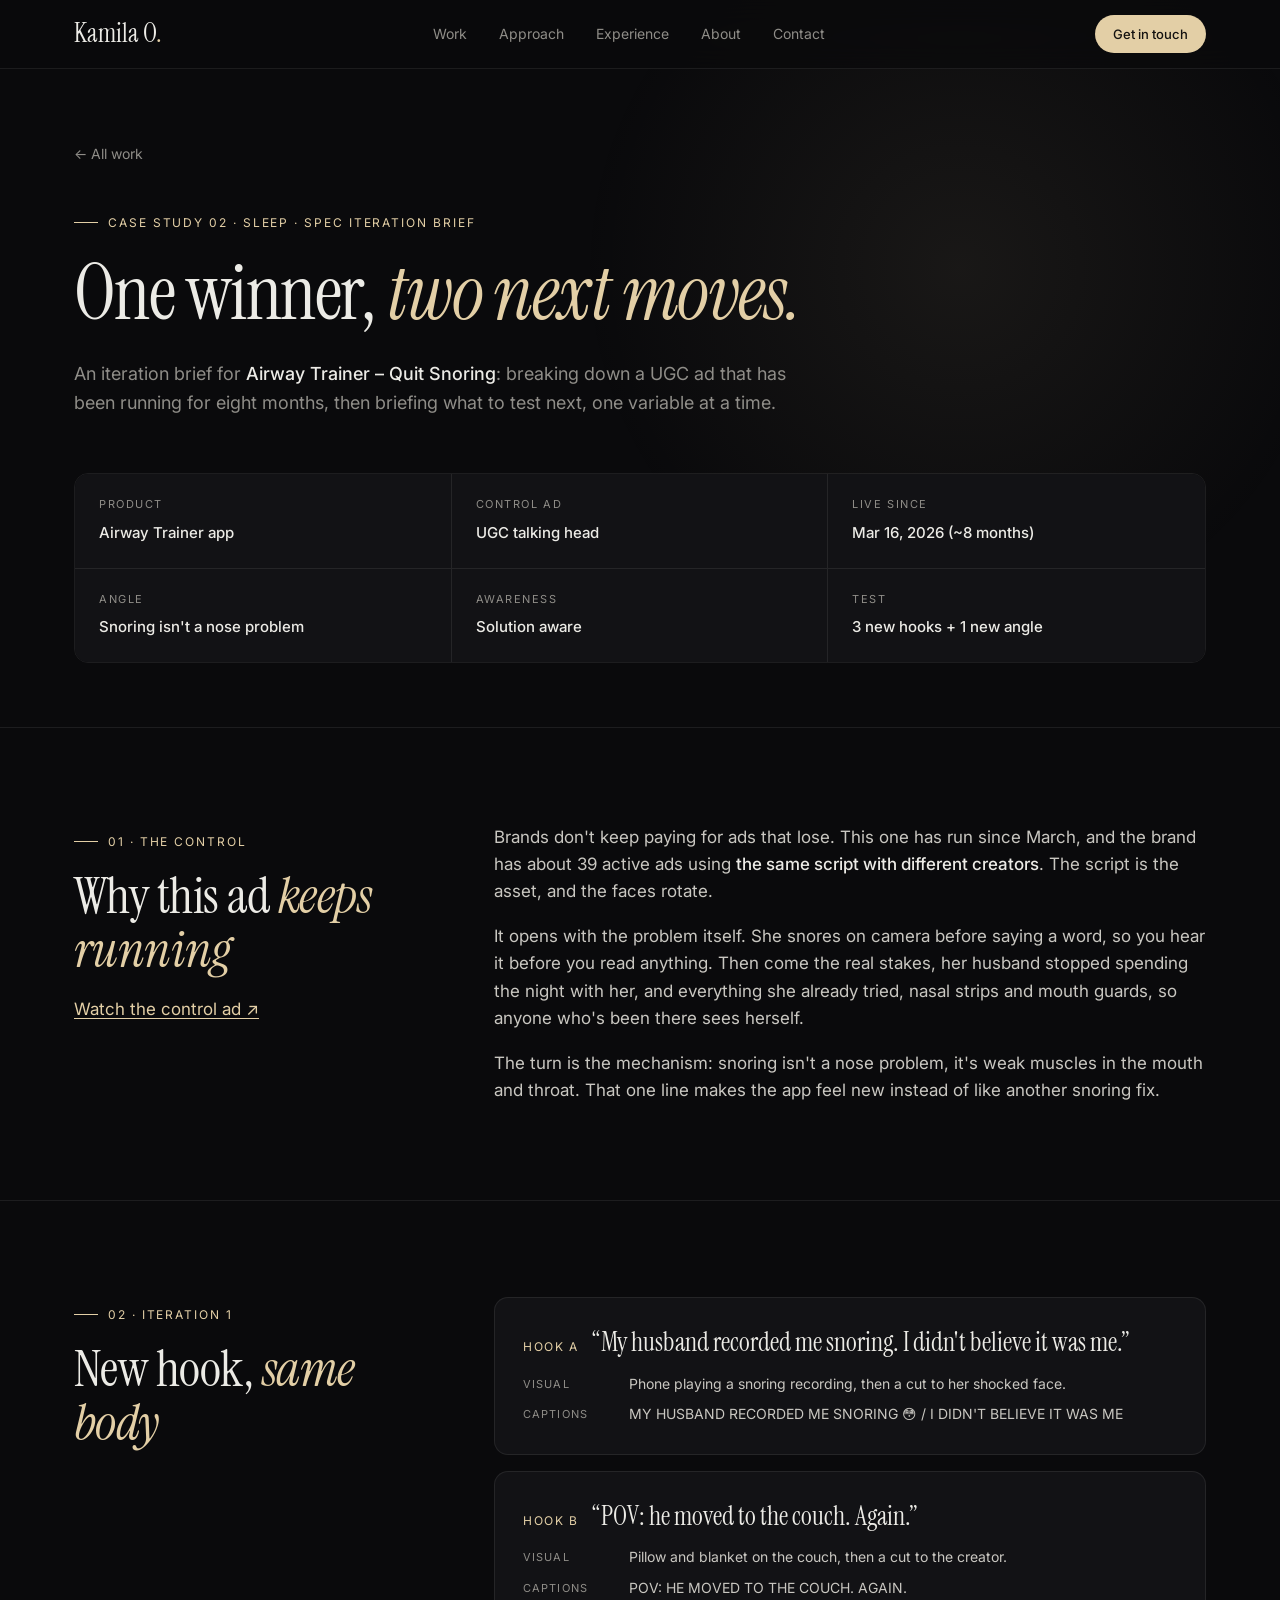
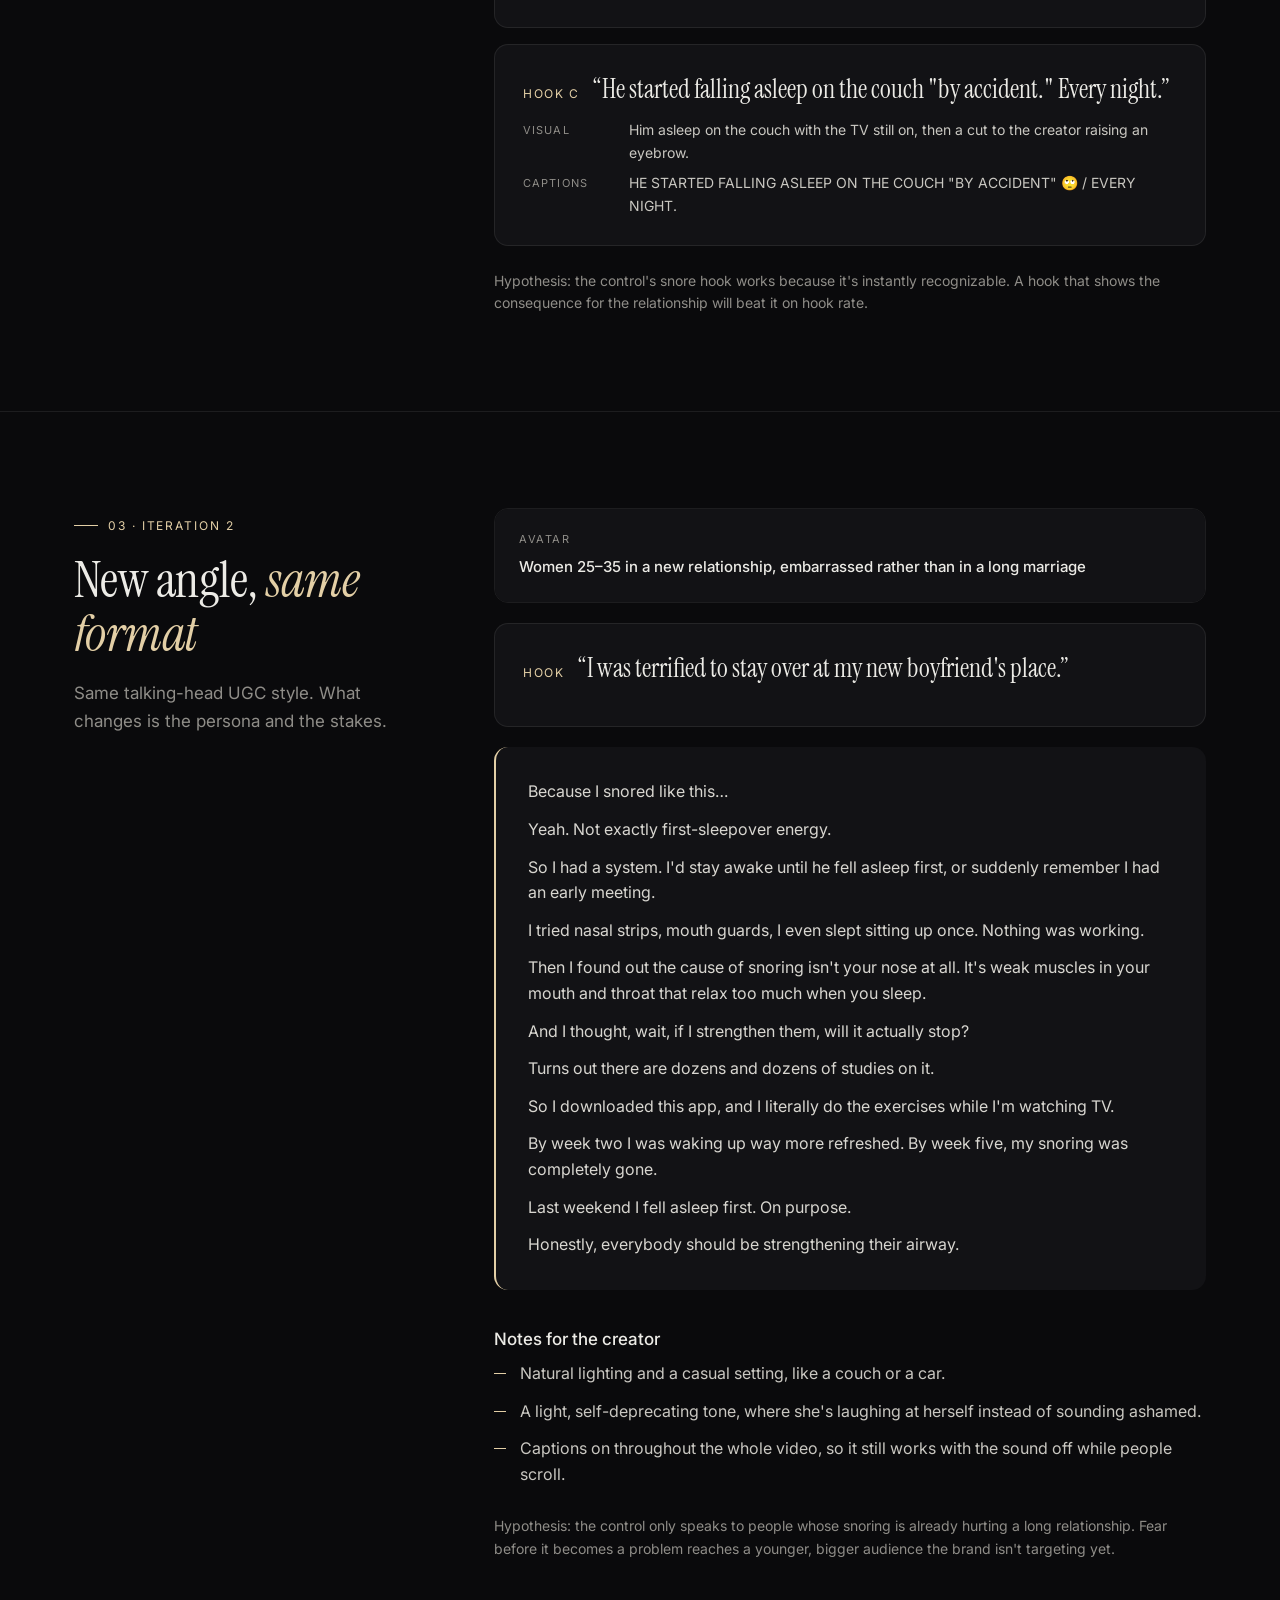
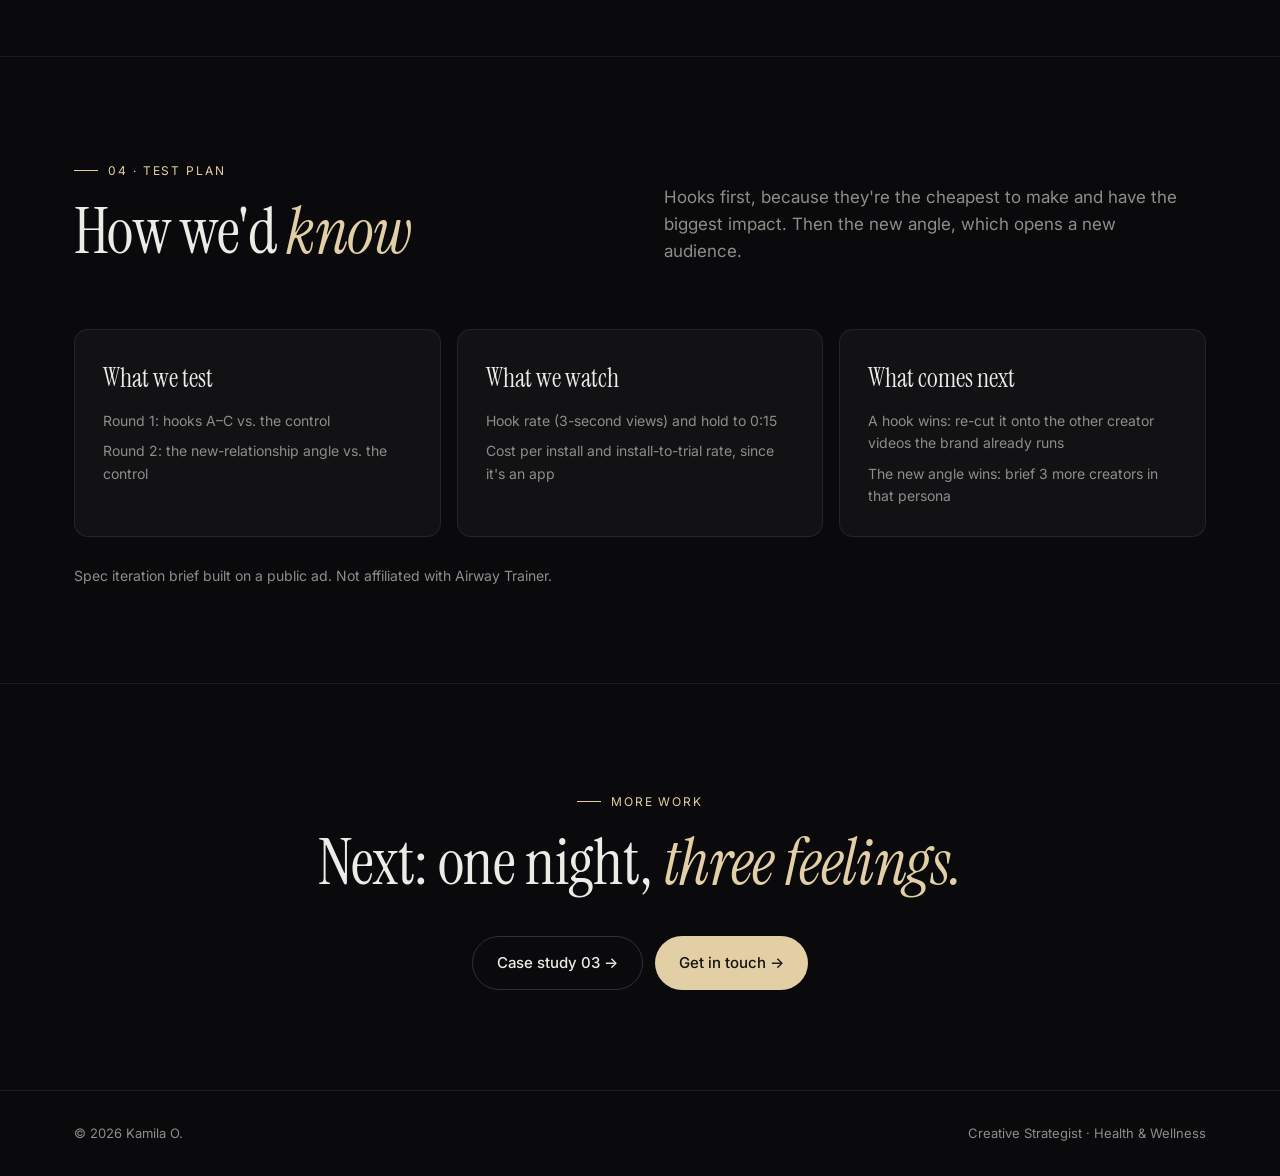
==== work/airway-trainer.html @ 87ff896d "Add Airway Trainer iteration brief as case study 02 - New case study: one winner, two next moves (co" ====
<!doctype html>
<html lang="en">
<head>
  <meta charset="utf-8">
  <meta name="viewport" content="width=device-width, initial-scale=1">
  <title>Airway Trainer: One Winner, Two Next Moves | Kamila O.</title>
  <meta name="description" content="Spec iteration brief for Airway Trainer: breaking down a long-running winning UGC ad and briefing what to test next.">
  <link rel="preconnect" href="https://fonts.googleapis.com">
  <link rel="preconnect" href="https://fonts.gstatic.com" crossorigin>
  <link href="https://fonts.googleapis.com/css2?family=Instrument+Serif:ital@0;1&family=Inter:wght@400;500;600&display=swap" rel="stylesheet">
  <link rel="stylesheet" href="../styles.css">
</head>
<body>

  <header class="nav">
    <div class="wrap">
      <a href="../index.html" class="logo">Kamila O<span>.</span></a>
      <ul class="nav-links" id="navLinks">
        <li><a href="../index.html#work">Work</a></li>
        <li><a href="../index.html#approach">Approach</a></li>
        <li><a href="../index.html#experience">Experience</a></li>
        <li><a href="../index.html#about">About</a></li>
        <li><a href="../index.html#contact">Contact</a></li>
      </ul>
      <a href="../index.html#contact" class="btn btn-primary btn-sm">Get in touch</a>
      <button class="nav-toggle" id="navToggle" aria-expanded="false" aria-controls="navLinks">Menu</button>
    </div>
  </header>

  <main>

    <!-- HERO -->
    <section class="cs-hero">
      <div class="wrap">
        <a href="../index.html#work" class="back">← All work</a>
        <div class="reveal">
          <span class="eyebrow">Case study 02 · Sleep · Spec iteration brief</span>
          <h1>One winner, <em>two next moves.</em></h1>
          <p class="hero-sub">
            An iteration brief for <strong>Airway Trainer – Quit Snoring</strong>: breaking down a UGC ad that has
            been running for eight months, then briefing what to test next, one variable at a time.
          </p>
        </div>

        <div class="facts reveal">
          <div class="fact"><span>Product</span><b>Airway Trainer app</b></div>
          <div class="fact"><span>Control ad</span><b>UGC talking head</b></div>
          <div class="fact"><span>Live since</span><b>Mar 16, 2026 (~8 months)</b></div>
          <div class="fact"><span>Angle</span><b>Snoring isn't a nose problem</b></div>
          <div class="fact"><span>Awareness</span><b>Solution aware</b></div>
          <div class="fact"><span>Test</span><b>3 new hooks + 1 new angle</b></div>
        </div>
      </div>
    </section>

    <!-- THE CONTROL -->
    <section class="cs-section">
      <div class="wrap cs-grid">
        <div class="reveal">
          <span class="eyebrow">01 · The control</span>
          <h2>Why this ad <em>keeps running</em></h2>
          <p class="lead" style="margin-top: 20px;">
            <a href="https://www.facebook.com/ads/library/?id=1463524171834444" target="_blank" rel="noopener" style="color: var(--accent); text-decoration: underline; text-underline-offset: 3px;">Watch the control ad ↗</a>
          </p>
        </div>
        <div class="reveal">
          <div class="prose">
            <p>
              Brands don't keep paying for ads that lose. This one has run since March, and the brand has about
              39 active ads using <strong>the same script with different creators</strong>. The script is the
              asset, and the faces rotate.
            </p>
          </div>
          <div class="prose" style="margin-top: 18px;">
            <p>
              It opens with the problem itself. She snores on camera before saying a word, so you hear it before
              you read anything. Then come the real stakes, her husband stopped spending the night with her, and
              everything she already tried, nasal strips and mouth guards, so anyone who's been there sees herself.
            </p>
            <p>
              The turn is the mechanism: snoring isn't a nose problem, it's weak muscles in the mouth and throat.
              That one line makes the app feel new instead of like another snoring fix.
            </p>
          </div>
        </div>
      </div>
    </section>

    <!-- ITERATION 1: HOOKS -->
    <section class="cs-section">
      <div class="wrap cs-grid">
        <div class="reveal">
          <span class="eyebrow">02 · Iteration 1</span>
          <h2>New hook, <em>same body</em></h2>
        </div>
        <div class="hooks">
          <article class="hook reveal">
            <div class="hook-top"><span class="n">HOOK A</span><q>My husband recorded me snoring. I didn't believe it was me.</q></div>
            <dl>
              <dt>Visual</dt><dd>Phone playing a snoring recording, then a cut to her shocked face.</dd>
              <dt>Captions</dt><dd>MY HUSBAND RECORDED ME SNORING 😳 / I DIDN'T BELIEVE IT WAS ME</dd>
            </dl>
          </article>
          <article class="hook reveal">
            <div class="hook-top"><span class="n">HOOK B</span><q>POV: he moved to the couch. Again.</q></div>
            <dl>
              <dt>Visual</dt><dd>Pillow and blanket on the couch, then a cut to the creator.</dd>
              <dt>Captions</dt><dd>POV: HE MOVED TO THE COUCH. AGAIN.</dd>
            </dl>
          </article>
          <article class="hook reveal">
            <div class="hook-top"><span class="n">HOOK C</span><q>He started falling asleep on the couch "by accident." Every night.</q></div>
            <dl>
              <dt>Visual</dt><dd>Him asleep on the couch with the TV still on, then a cut to the creator raising an eyebrow.</dd>
              <dt>Captions</dt><dd>HE STARTED FALLING ASLEEP ON THE COUCH "BY ACCIDENT" 🙄 / EVERY NIGHT.</dd>
            </dl>
          </article>
          <p class="work-note reveal" style="margin-top: 8px;">
            Hypothesis: the control's snore hook works because it's instantly recognizable. A hook that shows the
            consequence for the relationship will beat it on hook rate.
          </p>
        </div>
      </div>
    </section>

    <!-- ITERATION 2: NEW ANGLE -->
    <section class="cs-section">
      <div class="wrap cs-grid">
        <div class="reveal">
          <span class="eyebrow">03 · Iteration 2</span>
          <h2>New angle, <em>same format</em></h2>
          <p class="lead" style="margin-top: 20px;">Same talking-head UGC style. What changes is the persona and the stakes.</p>
        </div>
        <div class="reveal">
          <div class="facts" style="margin-top: 0; grid-template-columns: 1fr;">
            <div class="fact" style="border-right: none;"><span>Avatar</span><b>Women 25–35 in a new relationship, embarrassed rather than in a long marriage</b></div>
          </div>

          <div class="hooks" style="margin-top: 20px;">
            <article class="hook">
              <div class="hook-top"><span class="n">HOOK</span><q>I was terrified to stay over at my new boyfriend's place.</q></div>
            </article>
          </div>

          <div class="script" style="margin-top: 20px;">
            <p>Because I snored like this…</p>
            <p>Yeah. Not exactly first-sleepover energy.</p>
            <p>So I had a system. I'd stay awake until he fell asleep first, or suddenly remember I had an early meeting.</p>
            <p>I tried nasal strips, mouth guards, I even slept sitting up once. Nothing was working.</p>
            <p>Then I found out the cause of snoring isn't your nose at all. It's weak muscles in your mouth and throat that relax too much when you sleep.</p>
            <p>And I thought, wait, if I strengthen them, will it actually stop?</p>
            <p>Turns out there are dozens and dozens of studies on it.</p>
            <p>So I downloaded this app, and I literally do the exercises while I'm watching TV.</p>
            <p>By week two I was waking up way more refreshed. By week five, my snoring was completely gone.</p>
            <p>Last weekend I fell asleep first. On purpose.</p>
            <p>Honestly, everybody should be strengthening their airway.</p>
          </div>

          <div class="prose" style="margin-top: 36px;">
            <p><strong>Notes for the creator</strong></p>
          </div>
          <ul class="notes">
            <li>Natural lighting and a casual setting, like a couch or a car.</li>
            <li>A light, self-deprecating tone, where she's laughing at herself instead of sounding ashamed.</li>
            <li>Captions on throughout the whole video, so it still works with the sound off while people scroll.</li>
          </ul>

          <p class="work-note" style="margin-top: 28px;">
            Hypothesis: the control only speaks to people whose snoring is already hurting a long relationship.
            Fear before it becomes a problem reaches a younger, bigger audience the brand isn't targeting yet.
          </p>
        </div>
      </div>
    </section>

    <!-- TEST PLAN -->
    <section class="cs-section">
      <div class="wrap">
        <div class="section-head">
          <div class="reveal">
            <span class="eyebrow">04 · Test plan</span>
            <h2>How we'd <em>know</em></h2>
          </div>
          <p class="lead reveal">
            Hooks first, because they're the cheapest to make and have the biggest impact. Then the new angle,
            which opens a new audience.
          </p>
        </div>
        <div class="test-grid">
          <div class="test-card reveal">
            <h4>What we test</h4>
            <ul>
              <li>Round 1: hooks A–C vs. the control</li>
              <li>Round 2: the new-relationship angle vs. the control</li>
            </ul>
          </div>
          <div class="test-card reveal">
            <h4>What we watch</h4>
            <ul>
              <li>Hook rate (3-second views) and hold to 0:15</li>
              <li>Cost per install and install-to-trial rate, since it's an app</li>
            </ul>
          </div>
          <div class="test-card reveal">
            <h4>What comes next</h4>
            <ul>
              <li>A hook wins: re-cut it onto the other creator videos the brand already runs</li>
              <li>The new angle wins: brief 3 more creators in that persona</li>
            </ul>
          </div>
        </div>
        <p class="work-note reveal">Spec iteration brief built on a public ad. Not affiliated with Airway Trainer.</p>
      </div>
    </section>

    <section class="next-case">
      <div class="wrap">
        <span class="eyebrow reveal">More work</span>
        <h2 class="reveal">Next: one night, <em>three feelings.</em></h2>
        <div class="hero-cta reveal" style="justify-content: center;">
          <a href="hormone-harmony.html" class="btn btn-ghost">Case study 03 →</a>
          <a href="../index.html#contact" class="btn btn-primary">Get in touch →</a>
        </div>
      </div>
    </section>

  </main>

  <footer>
    <div class="wrap">
      <span>© 2026 Kamila O.</span>
      <span>Creative Strategist · Health &amp; Wellness</span>
    </div>
  </footer>

  <script src="../script.js"></script>
</body>
</html>
---- styles.css ----
:root {
  --bg: #0a0a0c;
  --surface: #121215;
  --surface-2: #18181c;
  --line: rgba(255, 255, 255, 0.08);
  --line-strong: rgba(255, 255, 255, 0.16);
  --text: #ecebe6;
  --muted: #8f8d88;
  --accent: #e3cfa6;
  --accent-dim: rgba(227, 207, 166, 0.12);
  --serif: "Instrument Serif", Georgia, serif;
  --sans: "Inter", system-ui, -apple-system, "Segoe UI", sans-serif;
  --max: 1180px;
  --radius: 14px;
}

* { box-sizing: border-box; margin: 0; padding: 0; }

html { scroll-behavior: smooth; scroll-padding-top: 80px; }

body {
  background: var(--bg);
  color: var(--text);
  font-family: var(--sans);
  font-size: 16px;
  line-height: 1.6;
  -webkit-font-smoothing: antialiased;
  overflow-x: hidden;
}

body::before {
  content: "";
  position: fixed;
  inset: -20% -10% auto auto;
  width: 70vw;
  height: 70vw;
  background: radial-gradient(circle, rgba(227, 207, 166, 0.07), transparent 60%);
  pointer-events: none;
  z-index: 0;
}

a { color: inherit; text-decoration: none; }
img { max-width: 100%; display: block; }
em { font-style: italic; }

.wrap {
  position: relative;
  z-index: 1;
  width: 100%;
  max-width: var(--max);
  margin: 0 auto;
  padding: 0 24px;
}

/* ---------- Nav ---------- */
.nav {
  position: sticky;
  top: 0;
  z-index: 10;
  background: rgba(10, 10, 12, 0.72);
  backdrop-filter: blur(14px);
  -webkit-backdrop-filter: blur(14px);
  border-bottom: 1px solid var(--line);
}
.nav .wrap {
  display: flex;
  align-items: center;
  justify-content: space-between;
  height: 68px;
}
.logo {
  font-family: var(--serif);
  font-size: 26px;
  letter-spacing: 0.01em;
}
.logo span { color: var(--accent); }
.nav-links {
  display: flex;
  gap: 32px;
  list-style: none;
  font-size: 14px;
  color: var(--muted);
}
.nav-links a { transition: color 0.2s; }
.nav-links a:hover { color: var(--text); }
.nav-toggle {
  display: none;
  background: none;
  border: 1px solid var(--line-strong);
  color: var(--text);
  border-radius: 999px;
  padding: 8px 16px;
  font: inherit;
  font-size: 13px;
  cursor: pointer;
}

/* ---------- Buttons ---------- */
.btn {
  display: inline-flex;
  align-items: center;
  gap: 10px;
  padding: 14px 24px;
  border-radius: 999px;
  font-size: 15px;
  font-weight: 500;
  transition: transform 0.2s, background 0.2s, border-color 0.2s;
}
.btn:hover { transform: translateY(-1px); }
.btn-primary { background: var(--accent); color: #141210; }
.btn-primary:hover { background: #ecdcbb; }
.btn-ghost { border: 1px solid var(--line-strong); }
.btn-ghost:hover { border-color: var(--accent); }
.btn-sm { padding: 9px 18px; font-size: 13px; }

/* ---------- Shared section bits ---------- */
section { padding: 120px 0; border-top: 1px solid var(--line); }
.eyebrow {
  display: inline-flex;
  align-items: center;
  gap: 10px;
  font-size: 12px;
  letter-spacing: 0.16em;
  text-transform: uppercase;
  color: var(--accent);
}
.eyebrow::before {
  content: "";
  width: 24px;
  height: 1px;
  background: var(--accent);
}
.section-head {
  display: grid;
  grid-template-columns: 1fr 1fr;
  gap: 48px;
  align-items: end;
  margin-bottom: 64px;
}
h2 {
  font-family: var(--serif);
  font-weight: 400;
  font-size: clamp(40px, 5.2vw, 64px);
  line-height: 1.05;
  letter-spacing: -0.01em;
  margin-top: 18px;
}
h2 em, h1 em { color: var(--accent); }
.lead { color: var(--muted); font-size: 17px; max-width: 520px; }

/* ---------- Hero ---------- */
.hero { padding: 96px 0 88px; border-top: none; }
.hero-grid {
  display: grid;
  grid-template-columns: 1.35fr 1fr;
  gap: 64px;
  align-items: center;
}
h1 {
  font-family: var(--serif);
  font-weight: 400;
  font-size: clamp(52px, 7.4vw, 104px);
  line-height: 0.98;
  letter-spacing: -0.02em;
  margin: 24px 0 28px;
}
.hero-sub { color: var(--muted); font-size: 18px; max-width: 560px; }
.hero-sub strong { color: var(--text); font-weight: 500; }
.hero-cta { display: flex; flex-wrap: wrap; gap: 12px; margin-top: 40px; }
.hero-meta {
  display: flex;
  flex-wrap: wrap;
  gap: 8px 24px;
  margin-top: 48px;
  font-size: 13px;
  color: var(--muted);
}
.hero-meta span::before {
  content: "";
  display: inline-block;
  width: 6px;
  height: 6px;
  border-radius: 50%;
  background: var(--accent);
  margin-right: 10px;
  vertical-align: middle;
}
.hero-meta span.available::before { background: #8fd19e; box-shadow: 0 0 0 4px rgba(143, 209, 158, 0.15); }

.photo-slot {
  aspect-ratio: 4 / 5;
  border-radius: var(--radius);
  border: 1px dashed var(--line-strong);
  background:
    linear-gradient(160deg, rgba(227, 207, 166, 0.08), transparent 50%),
    var(--surface);
  display: grid;
  place-items: center;
  text-align: center;
  color: var(--muted);
  font-size: 13px;
  position: relative;
  overflow: hidden;
}
.photo-slot .mono {
  font-family: var(--serif);
  font-size: 120px;
  line-height: 1;
  color: rgba(227, 207, 166, 0.18);
}
.photo-slot small {
  position: absolute;
  bottom: 18px;
  left: 0;
  right: 0;
  letter-spacing: 0.12em;
  text-transform: uppercase;
  font-size: 11px;
}

.photo-slot.has-photo { border: 1px solid var(--line); background: var(--surface); }
.photo-slot.has-photo img { position: absolute; inset: 0; width: 100%; height: 100%; object-fit: cover; }

/* ---------- Stats ---------- */
.stats { padding: 0; }
.stats-grid {
  display: grid;
  grid-template-columns: repeat(3, 1fr);
}
.stat {
  padding: 40px 32px 40px 0;
  border-right: 1px solid var(--line);
}
.stat + .stat { padding-left: 32px; }
.stat:last-child { border-right: none; }
.stat b {
  display: block;
  font-family: var(--serif);
  font-weight: 400;
  font-size: 56px;
  line-height: 1;
  color: var(--accent);
  margin-bottom: 12px;
}
.stat p { color: var(--muted); font-size: 14px; max-width: 260px; }

/* ---------- Work ---------- */
.cases { display: grid; gap: 20px; }
.case {
  display: grid;
  grid-template-columns: 80px 1.2fr 1fr auto;
  gap: 32px;
  align-items: center;
  padding: 36px 36px;
  background: var(--surface);
  border: 1px solid var(--line);
  border-radius: var(--radius);
  transition: border-color 0.25s, background 0.25s;
}
.case:hover { border-color: var(--line-strong); background: var(--surface-2); }
.case-num { font-family: var(--serif); font-size: 44px; color: rgba(227, 207, 166, 0.5); }
.case-tag { font-size: 12px; letter-spacing: 0.14em; text-transform: uppercase; color: var(--muted); }
.case h3 {
  font-family: var(--serif);
  font-weight: 400;
  font-size: 32px;
  line-height: 1.1;
  margin: 8px 0 6px;
}
.case-format { color: var(--muted); font-size: 15px; }
.case-inside { display: flex; flex-wrap: wrap; gap: 8px; }
.chip {
  font-size: 12px;
  padding: 6px 12px;
  border-radius: 999px;
  border: 1px solid var(--line);
  color: var(--muted);
  white-space: nowrap;
}
.status {
  font-size: 12px;
  padding: 8px 14px;
  border-radius: 999px;
  background: var(--accent-dim);
  color: var(--accent);
  white-space: nowrap;
}
.work-note { margin-top: 28px; font-size: 14px; color: var(--muted); }

/* ---------- Before the agency ---------- */
.before-grid { display: grid; grid-template-columns: repeat(2, 1fr); gap: 16px; }
.before-card {
  display: flex;
  flex-direction: column;
  padding: 30px 30px 28px;
  border-radius: var(--radius);
  border: 1px solid var(--line);
  background: var(--surface);
  transition: border-color 0.25s, background 0.25s;
}
.before-card:hover { border-color: var(--line-strong); background: var(--surface-2); }
.before-tag { font-size: 12px; letter-spacing: 0.14em; text-transform: uppercase; color: var(--muted); }
.before-card h4 { font-family: var(--serif); font-weight: 400; font-size: 32px; line-height: 1.1; margin: 10px 0 12px; }
.before-card p { color: var(--muted); font-size: 15px; flex: 1; }
.before-link { margin-top: 22px; font-size: 14px; color: var(--accent); }

/* ---------- Approach ---------- */
.steps {
  display: grid;
  grid-template-columns: repeat(5, 1fr);
  border: 1px solid var(--line);
  border-radius: var(--radius);
  overflow: hidden;
}
.step { padding: 32px 26px 36px; border-right: 1px solid var(--line); background: var(--surface); }
.step:last-child { border-right: none; }
.step-n { font-size: 12px; color: var(--accent); letter-spacing: 0.14em; }
.step h4 { font-family: var(--serif); font-weight: 400; font-size: 28px; margin: 14px 0 10px; }
.step p { color: var(--muted); font-size: 14px; }

.handover {
  margin-top: 28px;
  padding: 40px;
  border-radius: var(--radius);
  border: 1px solid rgba(227, 207, 166, 0.25);
  background: linear-gradient(120deg, rgba(227, 207, 166, 0.07), transparent 60%);
}
.handover .label { font-size: 12px; letter-spacing: 0.14em; text-transform: uppercase; color: var(--accent); }
.handover-grid {
  display: grid;
  grid-template-columns: repeat(4, 1fr);
  gap: 32px;
  margin-top: 28px;
}
.handover h5 {
  font-family: var(--serif);
  font-weight: 400;
  font-size: 26px;
  margin-bottom: 8px;
}
.handover p { color: var(--muted); font-size: 14px; }

/* ---------- Experience ---------- */
.exp-grid { display: grid; grid-template-columns: 1fr 2fr; gap: 64px; }
.role { padding-bottom: 40px; margin-bottom: 40px; border-bottom: 1px solid var(--line); }
.role:last-child { border-bottom: none; margin-bottom: 0; padding-bottom: 0; }
.role-top { display: flex; justify-content: space-between; gap: 16px; flex-wrap: wrap; align-items: baseline; }
.role h3 { font-family: var(--serif); font-weight: 400; font-size: 32px; }
.role .when { font-size: 13px; color: var(--accent); }
.role .title { color: var(--muted); margin: 4px 0 22px; }
.role ul { list-style: none; display: grid; gap: 14px; }
.role li { position: relative; padding-left: 26px; color: #c9c7c1; }
.role li::before {
  content: "";
  position: absolute;
  left: 0;
  top: 11px;
  width: 12px;
  height: 1px;
  background: var(--accent);
}
.nda {
  margin-top: 24px;
  padding: 16px 20px;
  border-radius: 10px;
  background: var(--surface);
  border: 1px solid var(--line);
  font-size: 14px;
  color: var(--muted);
}
.toolkit h4 { font-size: 12px; letter-spacing: 0.14em; text-transform: uppercase; color: var(--muted); font-weight: 500; margin: 0 0 14px; }
.toolkit .chips { display: flex; flex-wrap: wrap; gap: 8px; margin-bottom: 36px; }
.toolkit .chip { color: var(--text); border-color: var(--line-strong); }

/* ---------- About ---------- */
.about-grid { display: grid; grid-template-columns: 1fr 1.4fr; gap: 72px; align-items: center; }
.about-text p { color: #c9c7c1; font-size: 18px; margin-top: 20px; }
.about-text p:first-of-type { margin-top: 28px; }

/* ---------- Contact ---------- */
.contact { text-align: center; padding: 140px 0; }
.contact h2 { font-size: clamp(48px, 7vw, 96px); max-width: 900px; margin: 22px auto 24px; }
.contact .lead { margin: 0 auto; }
.contact .hero-cta { justify-content: center; }

footer { border-top: 1px solid var(--line); padding: 32px 0; font-size: 13px; color: var(--muted); }
footer .wrap { display: flex; justify-content: space-between; gap: 16px; flex-wrap: wrap; }

/* ---------- Clickable case card ---------- */
a.case { cursor: pointer; }
a.case:hover .status { background: var(--accent); color: #141210; }

/* ---------- Case study page ---------- */
.back { font-size: 14px; color: var(--muted); display: inline-flex; gap: 8px; margin-bottom: 40px; }
.back:hover { color: var(--text); }
.cs-hero { padding: 72px 0 64px; border-top: none; }
.cs-hero h1 { font-size: clamp(44px, 6vw, 84px); max-width: 980px; }
.cs-hero .hero-sub { max-width: 720px; }
.facts {
  display: grid;
  grid-template-columns: repeat(3, 1fr);
  border: 1px solid var(--line);
  border-radius: var(--radius);
  overflow: hidden;
  margin-top: 56px;
}
.fact { padding: 22px 24px; border-right: 1px solid var(--line); border-bottom: 1px solid var(--line); background: var(--surface); }
.fact:nth-child(3n) { border-right: none; }
.fact:nth-last-child(-n+3) { border-bottom: none; }
.fact span { display: block; font-size: 11px; letter-spacing: 0.14em; text-transform: uppercase; color: var(--muted); margin-bottom: 6px; }
.fact b { font-weight: 500; font-size: 15px; }

.cs-section { padding: 96px 0; }
.cs-grid { display: grid; grid-template-columns: 1fr 2fr; gap: 64px; }
.cs-grid h2 { font-size: clamp(34px, 4vw, 52px); }
.prose p { color: #c9c7c1; font-size: 17px; margin-bottom: 18px; }
.prose p:last-child { margin-bottom: 0; }
.prose strong { color: var(--text); font-weight: 500; }
.prose a, .notes a { color: var(--accent); text-decoration: underline; text-underline-offset: 3px; }
.prose a:hover, .notes a:hover { color: #ecdcbb; }

.pain-list { display: grid; grid-template-columns: repeat(2, 1fr); gap: 12px; margin: 28px 0; }
.pain {
  padding: 18px 20px;
  border-radius: 10px;
  border: 1px solid var(--line);
  background: var(--surface);
  font-family: var(--serif);
  font-size: 22px;
}
.pain small { display: block; font-family: var(--sans); font-size: 13px; color: var(--muted); margin-top: 4px; }

.hooks { display: grid; gap: 16px; }
.hook {
  padding: 28px;
  border-radius: var(--radius);
  border: 1px solid var(--line);
  background: var(--surface);
}
.hook-top { display: flex; gap: 14px; align-items: baseline; margin-bottom: 14px; }
.hook-top .n { font-size: 12px; letter-spacing: 0.14em; color: var(--accent); white-space: nowrap; }
.hook-top q { font-family: var(--serif); font-size: 26px; line-height: 1.25; quotes: "“" "”"; }
.hook dl { display: grid; grid-template-columns: 90px 1fr; gap: 8px 16px; font-size: 14px; }
.hook dt { color: var(--muted); text-transform: uppercase; letter-spacing: 0.1em; font-size: 11px; padding-top: 3px; }
.hook dd { color: #c9c7c1; }

.script {
  padding: 32px;
  border-radius: var(--radius);
  border-left: 2px solid var(--accent);
  background: var(--surface);
}
.script p { color: #d8d6d0; font-size: 16px; margin-bottom: 12px; }
.script p:last-child { margin-bottom: 0; }

.notes { list-style: none; display: grid; gap: 12px; margin-top: 8px; }
.notes li { position: relative; padding-left: 26px; color: #c9c7c1; }
.notes li::before { content: ""; position: absolute; left: 0; top: 12px; width: 12px; height: 1px; background: var(--accent); }

details.more {
  margin-top: 20px;
  border: 1px solid var(--line);
  border-radius: 10px;
  background: var(--surface);
}
details.more summary { cursor: pointer; padding: 16px 20px; font-size: 14px; color: var(--accent); list-style: none; }
details.more summary::-webkit-details-marker { display: none; }
details.more summary::after { content: " +"; }
details.more[open] summary::after { content: " –"; }
details.more .inner { padding: 0 20px 20px; color: #b9b7b1; font-size: 15px; }

.test-grid { display: grid; grid-template-columns: repeat(3, 1fr); gap: 16px; }
.test-card { padding: 28px; border-radius: var(--radius); border: 1px solid var(--line); background: var(--surface); }
.test-card h4 { font-family: var(--serif); font-weight: 400; font-size: 26px; margin-bottom: 10px; }
.test-card p, .test-card li { color: var(--muted); font-size: 14px; }
.test-card ul { list-style: none; display: grid; gap: 8px; }

.next-case { text-align: center; padding: 100px 0; }

/* static ad grid */
.statics-grid { display: grid; grid-template-columns: repeat(3, 1fr); gap: 20px; }
.static-card {
  border-radius: var(--radius);
  border: 1px solid var(--line);
  background: var(--surface);
  overflow: hidden;
  display: flex;
  flex-direction: column;
}
.static-card img { width: 100%; aspect-ratio: 4 / 5; object-fit: cover; display: block; }
.static-card .meta { padding: 22px 22px 26px; }
.static-card .emotion { font-size: 11px; letter-spacing: 0.14em; text-transform: uppercase; color: var(--accent); }
.static-card h4 { font-family: var(--serif); font-weight: 400; font-size: 24px; line-height: 1.2; margin: 8px 0 10px; }
.static-card p { color: var(--muted); font-size: 14px; }

.claims { display: grid; grid-template-columns: repeat(2, 1fr); gap: 16px; }

/* ---------- Reveal ---------- */
.reveal { opacity: 0; transform: translateY(18px); transition: opacity 0.8s ease, transform 0.8s ease; }
.reveal.in { opacity: 1; transform: none; }
@media (prefers-reduced-motion: reduce) {
  html { scroll-behavior: auto; }
  .reveal { opacity: 1; transform: none; transition: none; }
}

/* ---------- Responsive ---------- */
@media (max-width: 1000px) {
  .case { grid-template-columns: 60px 1fr; }
  .case-inside, .case .status { grid-column: 2; }
  .case .status { justify-self: start; }
  .steps { grid-template-columns: 1fr 1fr; }
  .step { border-bottom: 1px solid var(--line); }
  .step:nth-child(2n) { border-right: none; }
  .step:last-child { grid-column: 1 / -1; border-bottom: none; }
  .handover-grid { grid-template-columns: 1fr 1fr; }
}

@media (max-width: 820px) {
  .wrap { padding: 0 16px; }
  section { padding: 88px 0; }
  .nav-links {
    display: none;
    position: absolute;
    top: 68px;
    left: 0;
    right: 0;
    flex-direction: column;
    gap: 0;
    background: var(--bg);
    border-bottom: 1px solid var(--line);
    padding: 8px 16px 16px;
  }
  .nav-links.open { display: flex; }
  .nav-links a { display: block; padding: 14px 0; border-bottom: 1px solid var(--line); font-size: 16px; color: var(--text); }
  .nav-toggle { display: inline-block; }
  .nav .btn-sm { display: none; }
  .hero { padding: 56px 0 64px; }
  .hero-grid, .section-head, .exp-grid, .about-grid { grid-template-columns: 1fr; gap: 40px; }
  .hero .photo-slot { max-width: 320px; }
  .section-head { margin-bottom: 40px; }
  .stats-grid { grid-template-columns: 1fr; }
  .stat, .stat + .stat { padding: 28px 0; border-right: none; border-bottom: 1px solid var(--line); }
  .stat:last-child { border-bottom: none; }
  .case { grid-template-columns: 1fr; gap: 16px; padding: 28px 22px; }
  .case-inside, .case .status { grid-column: auto; }
  .case-num { font-size: 32px; }
  .steps { grid-template-columns: 1fr; }
  .step { border-right: none; }
  .step:last-child { grid-column: auto; }
  .facts { grid-template-columns: 1fr 1fr; }
  .fact:nth-child(3n) { border-right: 1px solid var(--line); }
  .fact:nth-child(2n) { border-right: none; }
  .fact:nth-last-child(-n+3) { border-bottom: 1px solid var(--line); }
  .fact:nth-last-child(-n+2) { border-bottom: none; }
  .cs-section { padding: 72px 0; }
  .cs-grid { grid-template-columns: 1fr; gap: 28px; }
  .pain-list, .test-grid, .statics-grid, .claims, .before-grid { grid-template-columns: 1fr; }
  .before-card { padding: 24px 22px; }
  .before-card h4 { font-size: 28px; }
  .hook { padding: 22px; }
  .hook-top { flex-direction: column; gap: 6px; }
  .hook-top q { font-size: 22px; }
  .hook dl { grid-template-columns: 1fr; gap: 2px; }
  .hook dd { margin-bottom: 10px; }
  .script { padding: 22px; }
  .handover { padding: 28px 22px; }
  .handover-grid { grid-template-columns: 1fr; gap: 24px; }
  .contact { padding: 100px 0; }
}
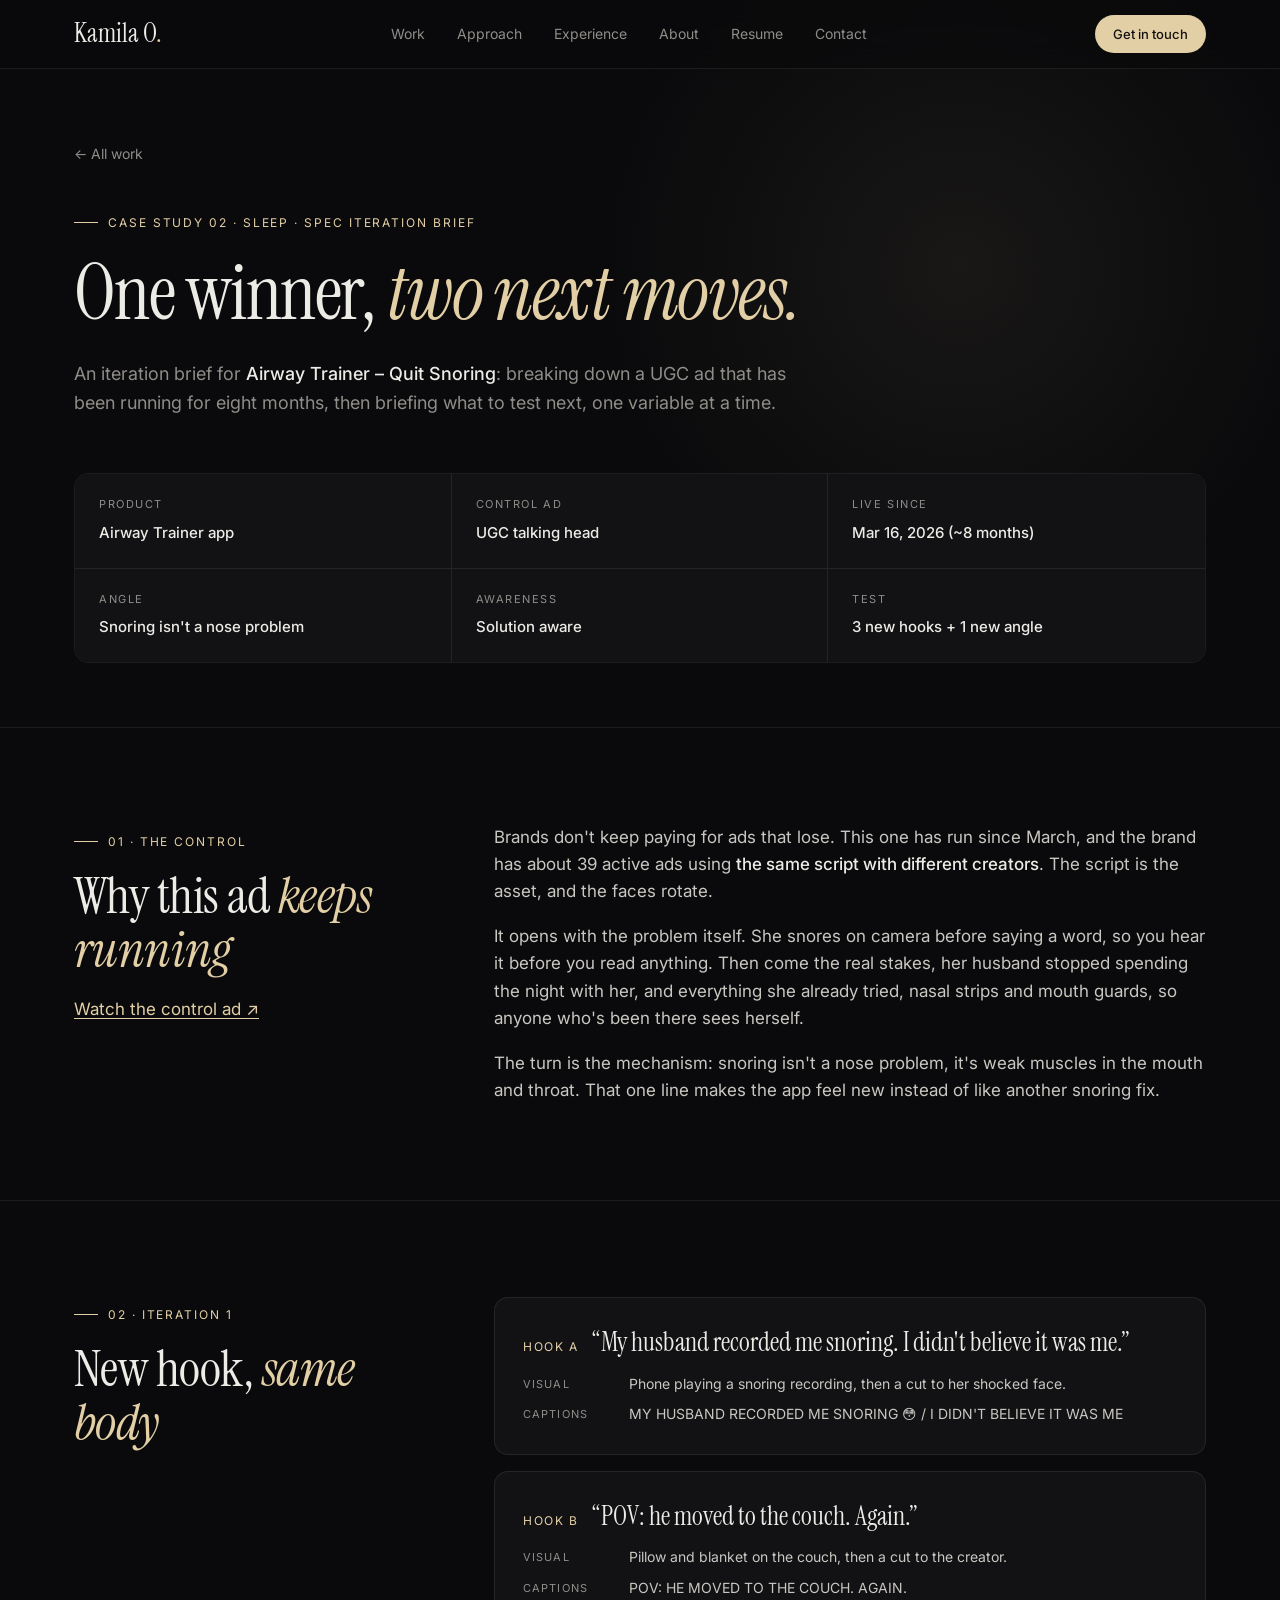
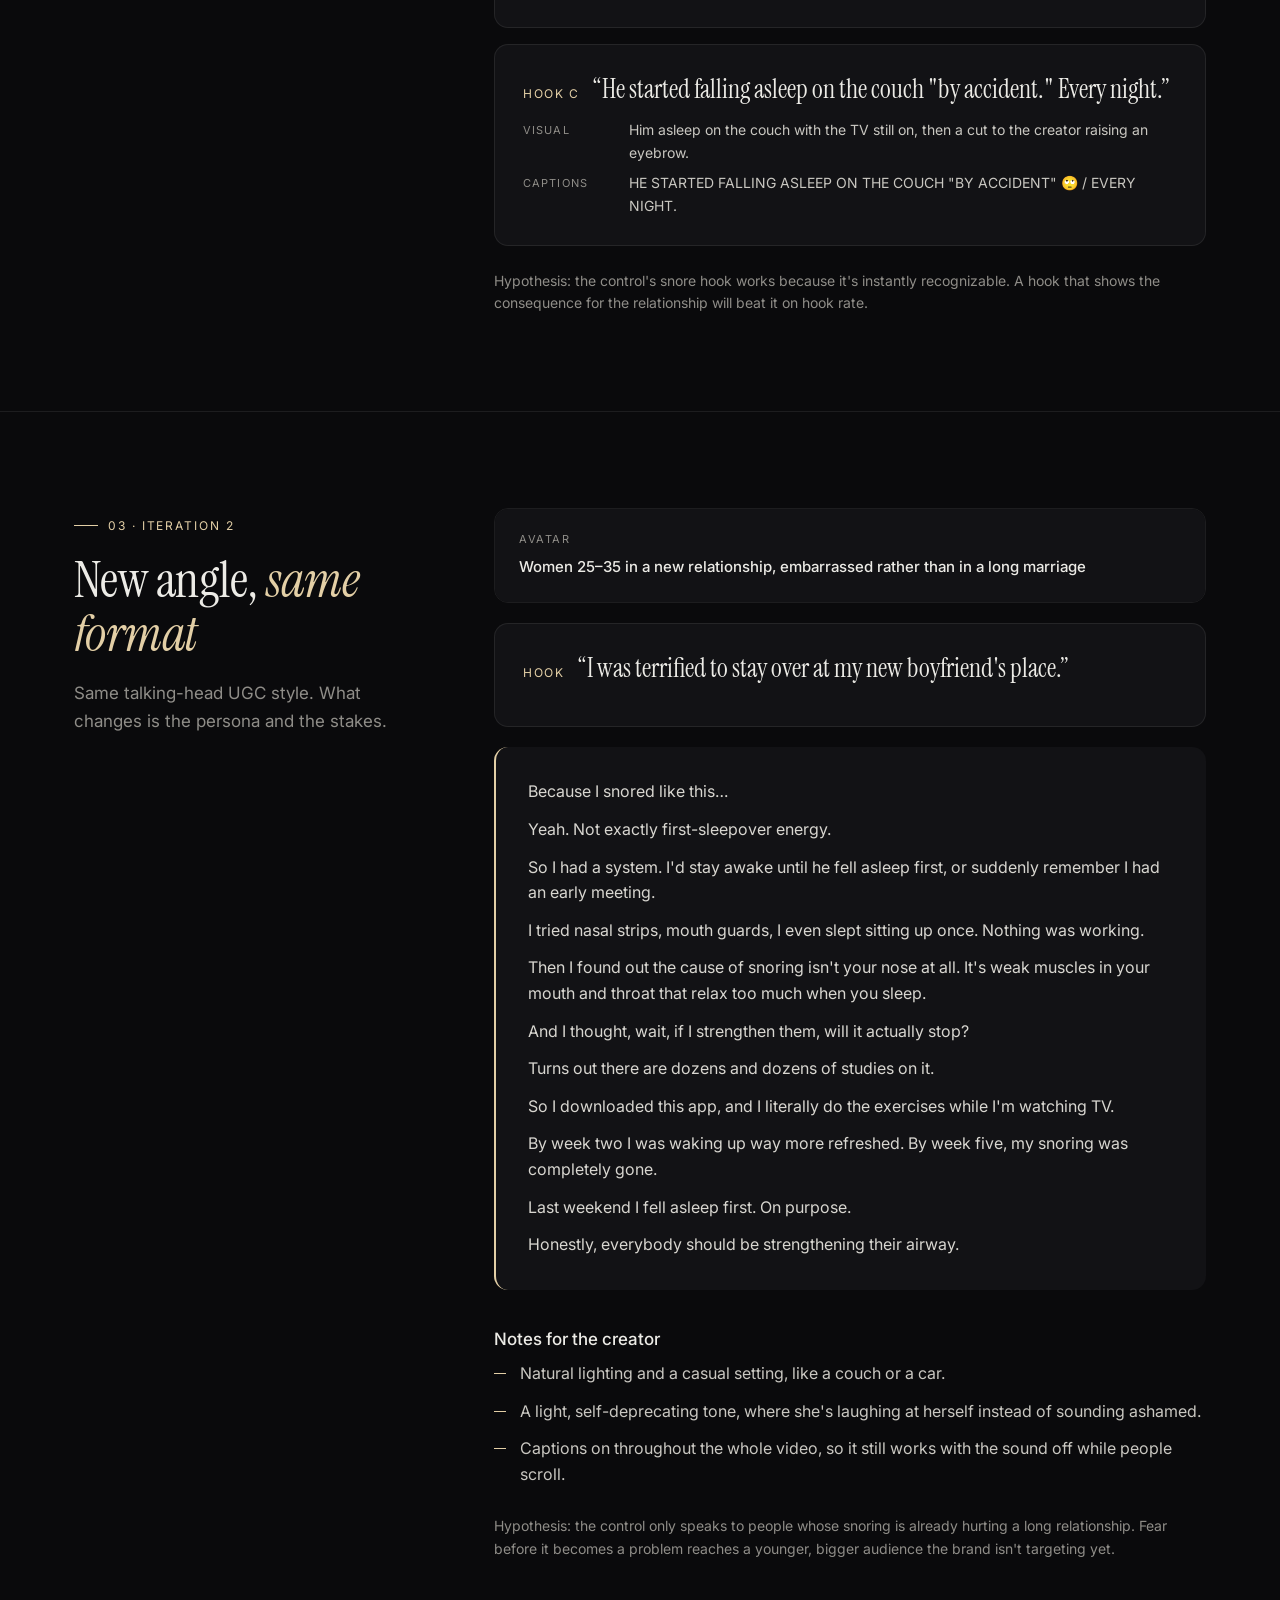
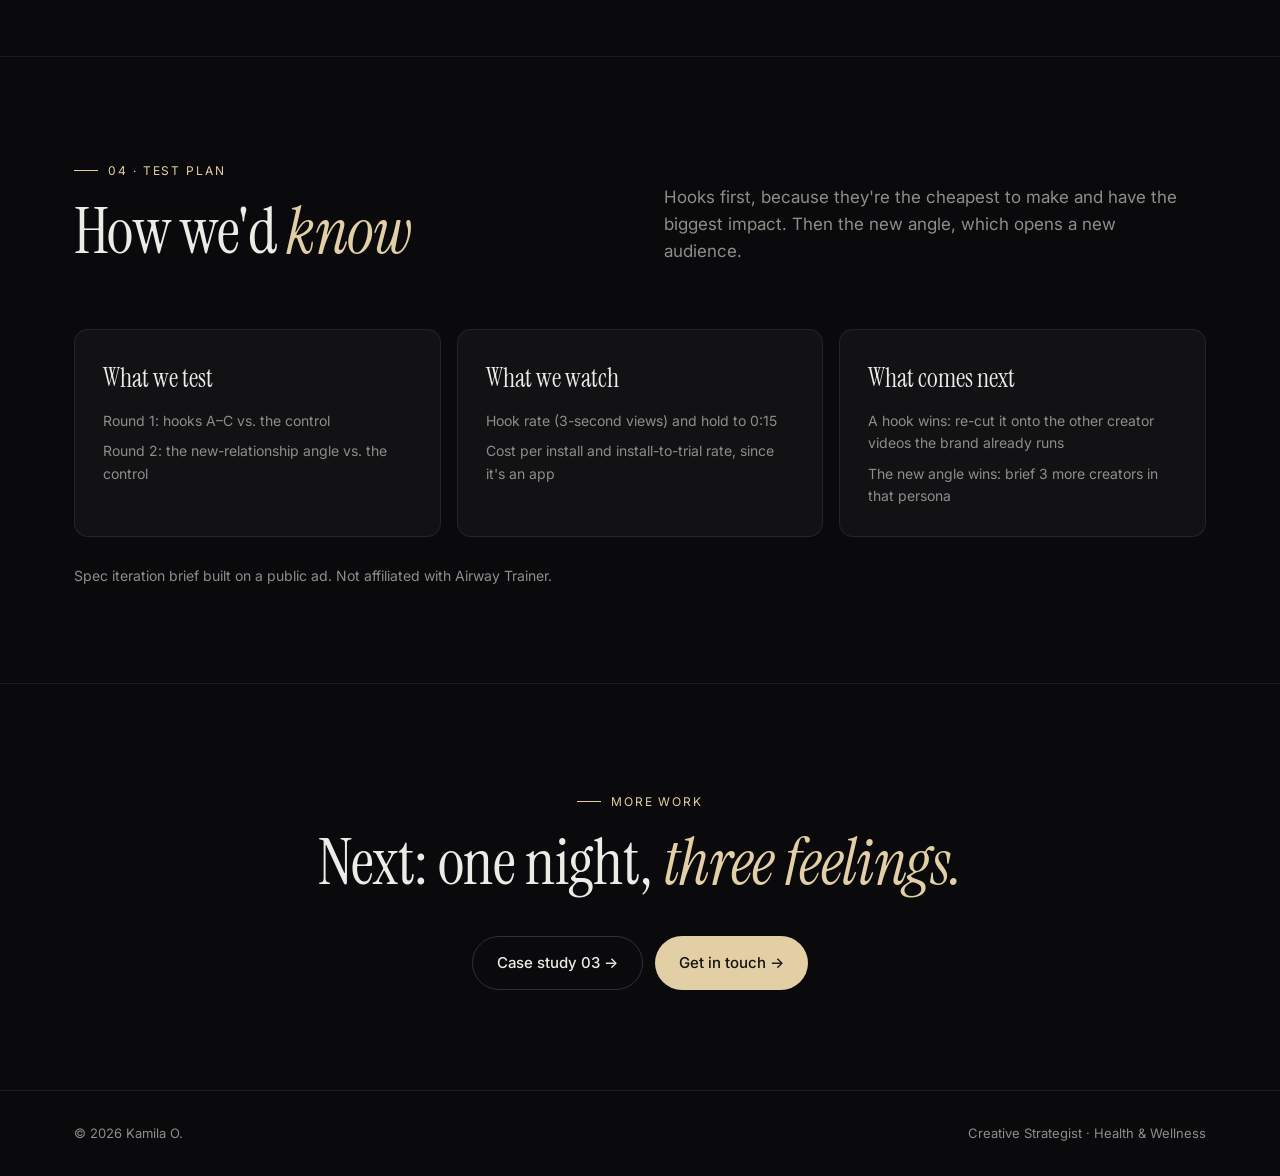
==== commit b1561a0a: "Add creative strategist resume page and PDF - New one-page resume in the portfolio's style, with a d" ====
--- a/work/airway-trainer.html
+++ b/work/airway-trainer.html
@@ -20,9 +20,10 @@
         <li><a href="../index.html#approach">Approach</a></li>
         <li><a href="../index.html#experience">Experience</a></li>
         <li><a href="../index.html#about">About</a></li>
+        <li><a href="../resume.html">Resume</a></li>
         <li><a href="../index.html#contact">Contact</a></li>
       </ul>
-      <a href="../index.html#contact" class="btn btn-primary btn-sm">Get in touch</a>
+      <a href="https://www.linkedin.com/in/kamila-osmanova" target="_blank" rel="noopener" class="btn btn-primary btn-sm">Get in touch</a>
       <button class="nav-toggle" id="navToggle" aria-expanded="false" aria-controls="navLinks">Menu</button>
     </div>
   </header>
@@ -219,7 +220,7 @@
         <h2 class="reveal">Next: one night, <em>three feelings.</em></h2>
         <div class="hero-cta reveal" style="justify-content: center;">
           <a href="hormone-harmony.html" class="btn btn-ghost">Case study 03 →</a>
-          <a href="../index.html#contact" class="btn btn-primary">Get in touch →</a>
+          <a href="https://www.linkedin.com/in/kamila-osmanova" target="_blank" rel="noopener" class="btn btn-primary">Get in touch →</a>
         </div>
       </div>
     </section>
--- a/styles.css
+++ b/styles.css
@@ -382,6 +382,7 @@
 .contact h2 { font-size: clamp(48px, 7vw, 96px); max-width: 900px; margin: 22px auto 24px; }
 .contact .lead { margin: 0 auto; }
 .contact .hero-cta { justify-content: center; }
+.email-line { margin-top: 22px; font-size: 15px; color: var(--muted); user-select: all; }
 
 footer { border-top: 1px solid var(--line); padding: 32px 0; font-size: 13px; color: var(--muted); }
 footer .wrap { display: flex; justify-content: space-between; gap: 16px; flex-wrap: wrap; }
